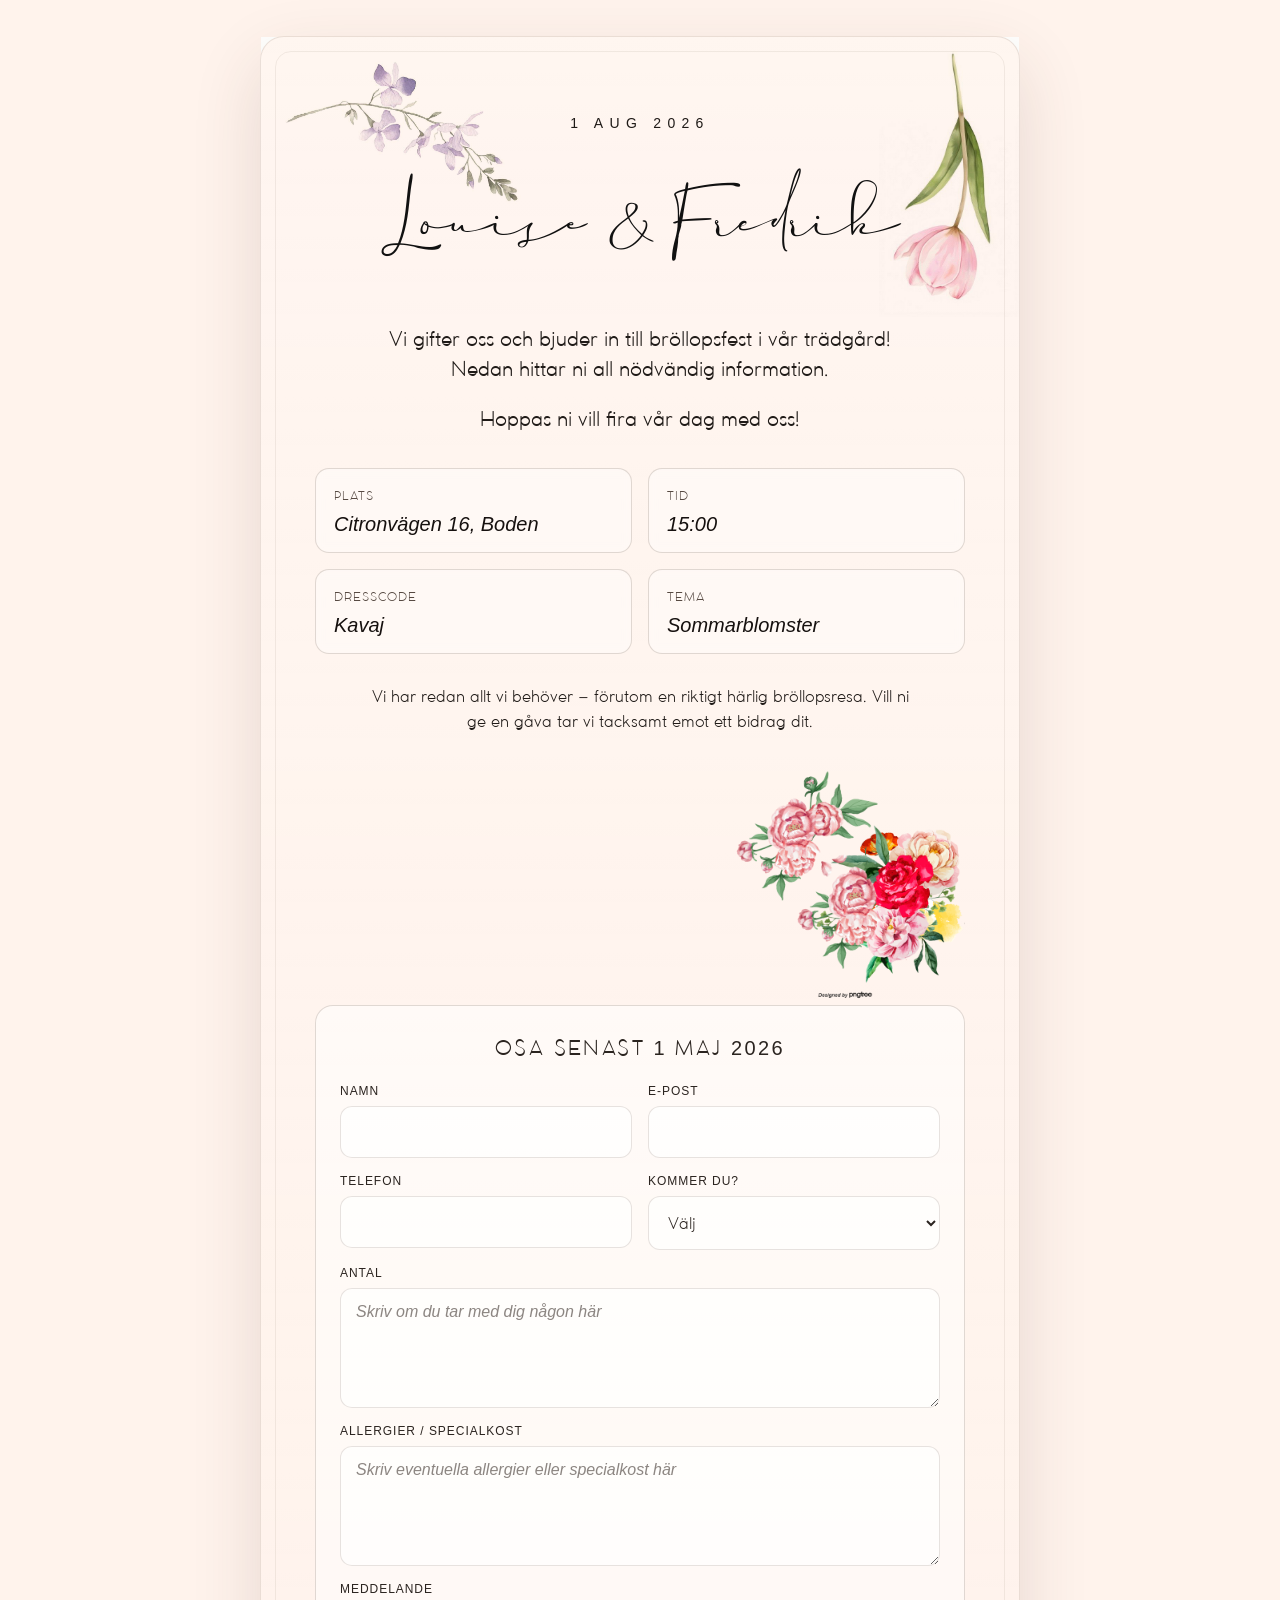
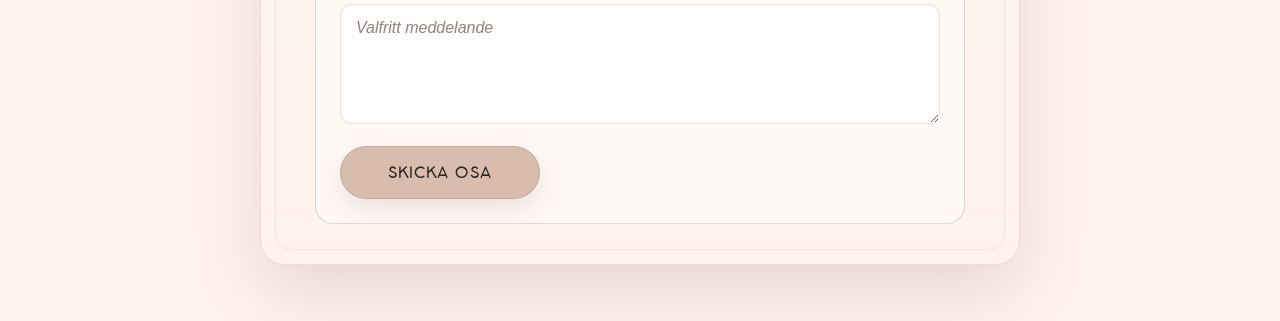
==== index.html @ dee49250 "uppdatering" ====
<!doctype html>
<html lang="sv">
  <head>
    <meta charset="UTF-8" />
    <meta name="viewport" content="width=device-width, initial-scale=1.0" />
    <title>Bröllopsfest | Krekula-Grape</title>
    <meta
      name="description"
      content="Välkommen till bröllopsfest för Fredrik och Louise den 1 augusti 2026."
    />
    <link rel="stylesheet" href="style.css" />
  </head>
  <body>
    <div class="page-shell">
      <main class="page">
        <section class="invite-card">
          
          <!-- FIX: inga crop -->
          <img class="corner-flower corner-flower-left" src="./flowers1.jpg" alt="" />
          <img class="corner-flower corner-flower-right" src="./flowers2.jpg" alt="" />

          <div class="content">
            <p class="hero-date">1 AUG 2026</p>

            <h1 class="hero-script">
              <span>Louise &amp; Fredrik</span>
            </h1>

            <section class="welcome-section">
              <p class="welcome-text">
                Vi gifter oss och bjuder in till bröllopsfest i vår trädgård! 
                Nedan hittar ni all nödvändig information.
              </p>

              <p class="welcome-text welcome-text-secondary">
                Hoppas ni vill fira vår dag med oss!
              </p>
            </section>

            <section class="info-grid">
              <div class="info-box">
                <span>Plats</span>
                <p>Citronvägen 16, Boden</p>
              </div>

              <div class="info-box">
                <span>Tid</span>
                <p>15:00</p>
              </div>

              <div class="info-box">
                <span>Dresscode</span>
                <p>Kavaj</p>
              </div>

              <div class="info-box">
                <span>Tema</span>
                <p>Sommarblomster</p>
              </div>
            </section>

            <!-- NY TEXT -->
            <p class="gift-text">
              Vi har redan allt vi behöver – förutom en riktigt härlig bröllopsresa.  
              Vill ni ge en gåva tar vi tacksamt emot ett bidrag dit.
            </p>

            <!-- BLOMMOR DIREKT MOT RSVP -->
            <div class="bottom-flowers">
              <img class="bottom-flower-left" src="./flowers3.png" alt="" />
              <img class="bottom-flower-right" src="./flowers4.png" alt="" />
            </div>

            <section class="rsvp-section">
              <p class="rsvp-text">
                OSA senast <span class="plain-font">1</span> maj <span class="plain-font">2026</span>
              </p>

              <form
                class="rsvp-form"
                action="https://formsubmit.co/louise.grape@gmail.com"
                method="POST"
              >
                <input type="hidden" name="_captcha" value="false" />

                <div class="form-grid">
                  <div class="form-field">
                    <label>Namn</label>
                    <input type="text" required />
                  </div>

                  <div class="form-field">
                    <label>E-post</label>
                    <input type="email" required />
                  </div>

                  <div class="form-field">
                    <label>Telefon</label>
                    <input type="tel" />
                  </div>

                  <div class="form-field">
                    <label>Kommer du?</label>
                    <select required>
                      <option value="">Välj</option>
                      <option>Ja, klart jag kommer!</option>
                      <option>Nej, tyvärr inte.</option>
                    </select>
                  </div>
                  <div class="form-field form-field-wide">
                  <label for="guests">Antal</label>
                  <textarea
                    id="guests"
                    name="antal"
                    rows="3"
                    placeholder="Skriv om du tar med dig någon här"
                  ></textarea>
                </div>

                <div class="form-field form-field-wide">
                  <label for="allergies">Allergier / specialkost</label>
                  <textarea
                    id="allergies"
                    name="allergier"
                    rows="3"
                    placeholder="Skriv eventuella allergier eller specialkost här"
                  ></textarea>
                </div>

                <div class="form-field form-field-wide">
                  <label for="message">Meddelande</label>
                  <textarea
                    id="message"
                    name="meddelande"
                    rows="3"
                    placeholder="Valfritt meddelande"
                  ></textarea>
                </div>
                </div>

                <button type="submit" class="rsvp-button">Skicka OSA</button>
              </form>
              <!-- NY STOR BILD -->
            
            </section>
            <img class="bottom-full-image" src="./flowers5.png" alt="" />
            

          </div>
        </section>
      </main>
    </div>
  </body>
</html>
---- style.css ----
@font-face {
  font-family: "Hello Paris Script";
  src: url("./fonts/hello-paris-script.woff2") format("woff2");
  font-weight: normal;
  font-style: normal;
  font-display: swap;
}

@font-face {
  font-family: "Cocomat Pro";
  src: url("./fonts/cocomat-light.ttf") format("truetype");
  font-weight: normal;
  font-style: normal;
  font-display: swap;
}

:root {
  --page-bg: #fff3ec;
  --page-bg-2: #fff3ec;
  --card-bg: #fff3ec;
  --card-bg-soft: #fff3ec;
  --line: rgba(84, 61, 45, 0.12);
  --line-strong: rgba(84, 61, 45, 0.18);
  --text: #1f1a17;
  --muted: #2e2622;
  --label: #574a42;
  --accent: #8c6b61;
  --shadow: 0 26px 70px rgba(77, 53, 41, 0.14);
  --input-bg: rgba(255, 255, 255, 0.68);
}

* {
  box-sizing: border-box;
}

html,
body {
  margin: 0;
  padding: 0;
}

html {
  background: linear-gradient(180deg, var(--page-bg) 0%, var(--page-bg-2) 100%);
}

body {
  min-height: 100vh;
  color: var(--text);
  font-family: "Cocomat Pro", "Trebuchet MS", "Helvetica Neue", Arial, sans-serif;
  background: #fff3ec
    radial-gradient(circle at top left, rgba(255, 255, 255, 0.6), transparent 34%),
    radial-gradient(circle at bottom right, rgba(233, 200, 185, 0.22), transparent 30%),
    linear-gradient(180deg, var(--page-bg) 0%, var(--page-bg-2) 100%);
}

img {
  max-width: 100%;
  display: block;
}

a {
  color: inherit;
}

.page-shell {
  position: relative;
  min-height: 100vh;
  overflow: hidden;
}

.outer-flower {
  position: fixed;
  width: 260px;
  height: 260px;
  border-radius: 999px;
  filter: blur(40px);
  opacity: 0.14;
  pointer-events: none;
  z-index: 0;
}

.outer-flower-1 {
  top: -60px;
  left: -40px;
  background: #d5c0b4;
}

.outer-flower-2 {
  right: -40px;
  bottom: 40px;
  background: #dfcdbd;
}

.page {
  position: relative;
  z-index: 2;
  width: min(1100px, calc(100% - 32px));
  margin: 0 auto;
  padding: 36px 0 56px;
}

.invite-card {
  position: relative;
  overflow: visible;
  width: 100%;
  max-width: 760px;
  margin: 0 auto;
  padding: 48px 54px 40px;
  border-radius: 24px;
  border: 1px solid var(--line);
  background:
    linear-gradient(180deg, rgba(255, 255, 255, 0.22), rgba(255, 255, 255, 0)),
    var(--card-bg);
  box-shadow: var(--shadow);
}

.invite-card::before {
  content: "";
  position: absolute;
  inset: 14px;
  border: 1px solid rgba(84, 61, 45, 0.08);
  border-radius: 16px;
  pointer-events: none;
}

.content {
  position: relative;
  z-index: 2;
}

.corner-flower {
  position: absolute;
  z-index: 1;
  object-fit: contain; /* viktig */
  mix-blend-mode: multiply;
  opacity: 0.95;
}

.corner-flower-left {
  top: 0;
  left: 0;
  width: 280px;
}

.corner-flower-right {
  top: 0;
  right: 0;
  width: 140px;
}

.hero-date {
  margin: 30px;
  text-align: center;
  font-size: 14px;
  letter-spacing: 0.45em;
  text-transform: uppercase;
  color: var(--text);
  font-family: "Century Gothic", "Trebuchet MS", Arial, sans-serif;
}

.hero-script {
  margin: 18px 0 0;
  text-align: center;
  font-family: "Hello Paris Script", cursive;
  font-weight: normal;
  color: #111;
  line-height: 0.95;
}

.hero-script span {
  display: block;
}

.hero-script span:first-child {
  font-size: clamp(64px, 9vw, 142px);
}

.hero-script span:last-child {
  margin-top: 4px;
  font-size: clamp(90px, 12vw, 142px);
}

.welcome-section {
  max-width: 560px;
  margin: 28px auto 0;
  text-align: center;
}

.welcome-text {
  margin: 0;
  font-size: clamp(18px, 2vw, 20px);
  line-height: 1.5;
  color: var(--text);
}

.welcome-text a {
  text-decoration-thickness: 1px;
  text-underline-offset: 3px;
}

.welcome-text-secondary {
  margin-top: 20px;
}

.info-grid {
  position: relative;
  z-index: 3;
  margin-top: 34px;
  display: grid;
  grid-template-columns: repeat(2, minmax(0, 1fr));
  gap: 16px;
}

.info-box {
  padding: 18px 18px 16px;
  border-radius: 14px;
  border: 1px solid var(--line-strong);
  background: rgba(255, 255, 255, 0.4);
  backdrop-filter: blur(4px);
  text-align: left;
}

.info-box span {
  display: block;
  margin-bottom: 8px;
  font-size: 12px;
  letter-spacing: 0.08em;
  text-transform: uppercase;
  color: var(--label);
}

.info-box p {
  margin: 0;
  font-size: clamp(15px, 2.2vw, 20px);
  line-height: 1.2;
  font-style: italic;
  color: #16110f;
  font-family: "Century Gothic", "Trebuchet MS", Arial, sans-serif;
}
.gift-text {
  margin: 30px auto 10px;
  max-width: 550px;
  text-align: center;
  font-size: 16px;
  line-height: 1.6;
}

.bottom-flowers {
  position: relative;
  height: 260px;
  margin: 0;
}

.bottom-flower {
  position: absolute;
  bottom: 0;
  mix-blend-mode: darken;
  opacity: 1;
  pointer-events: none;
}

.bottom-flower-left {
  position: absolute;
  left: 0;
  bottom: 0;
  width: 220px;
  object-fit: contain;
}

.bottom-flower-right {
  position: absolute;
  right: 0;
  bottom: 0;
  width: 240px;
  object-fit: contain;
}

.rsvp-section {
  position: relative; /* viktigt */
  z-index: 2;
  padding: 28px 24px 24px;
  border-radius: 18px;
  border: 1px solid var(--line-strong);
  background: rgba(255, 255, 255, 0.5);
  overflow: hidden; /* klipper snyggt */
}

.rsvp-text {
  margin: 0 0 22px;
  text-align: center;
  font-size: 20px;
  letter-spacing: 0.12em;
  text-transform: uppercase;
  color: #6d5147;
}

.form-grid {
  display: grid;
  grid-template-columns: repeat(2, minmax(0, 1fr));
  gap: 16px;
}

.form-field {
  display: flex;
  flex-direction: column;
}

.form-field-wide {
  grid-column: 1 / -1;
}

.form-field label {
  margin-bottom: 8px;
  font-size: 12px;
  letter-spacing: 0.08em;
  text-transform: uppercase;
  color: var(--label);
  font-family: "Century Gothic", "Trebuchet MS", Arial, sans-serif;
}

.form-field input,
.form-field select,
.form-field textarea {
  font-family: "Century Gothic", "Trebuchet MS", Arial, sans-serif;
  font-style: italic;
  font-size: 17px;
  width: 100%;
  padding: 14px 15px;
  border: 1px solid rgba(84, 61, 45, 0.14);
  border-radius: 12px;
  background: var(--input-bg);
  color: var(--text);
  outline: none;
  font: inherit;
  transition: border-color 0.2s ease, box-shadow 0.2s ease, background 0.2s ease;
}

.form-field input::placeholder,
.form-field textarea::placeholder {
  font-family: "Century Gothic", "Trebuchet MS", Arial, sans-serif;
  font-style: italic;
  color: rgba(45, 35, 30, 0.55);
  font-size: 16px;
}

.form-field input:focus,
.form-field select:focus,
.form-field textarea:focus {
  border-color: rgba(140, 107, 97, 0.35);
  box-shadow: 0 0 0 4px rgba(140, 107, 97, 0.08);
  background: rgba(255, 255, 255, 0.85);
}

.form-field textarea {
  resize: vertical;
  min-height: 120px;
}

.rsvp-button {
  display: inline-flex;
  align-items: center;
  justify-content: center;
  margin-top: 22px;
  padding: 15px 24px;
  min-width: 200px;
  border: 1px solid rgba(84, 61, 45, 0.12);
  border-radius: 999px;
  background: #d8bdae;
  color: #241b17;
  font: inherit;
  font-size: 15px;
  font-weight: 600;
  letter-spacing: 0.08em;
  text-transform: uppercase;
  cursor: pointer;
  transition: transform 0.15s ease, box-shadow 0.15s ease, filter 0.15s ease;
  box-shadow: 0 10px 24px rgba(90, 62, 50, 0.12);
}

.rsvp-button:hover {
  transform: translateY(-1px);
  box-shadow: 0 14px 28px rgba(90, 62, 50, 0.16);
  filter: brightness(1.02);
}

.hidden-honey {
  position: absolute !important;
  left: -9999px !important;
  opacity: 0 !important;
  pointer-events: none !important;
}

.thankyou-card {
  min-height: 70vh;
  display: flex;
  align-items: center;
  justify-content: center;
}

.thankyou-inner {
  text-align: center;
  max-width: 520px;
  margin: 0 auto;
}

.thankyou-title {
  margin: 0;
  font-family: "Hello Paris Script", cursive;
  font-size: clamp(64px, 10vw, 110px);
  font-weight: normal;
  line-height: 0.95;
}

.thankyou-text {
  margin: 24px 0 0;
  font-size: clamp(22px, 2.4vw, 28px);
  line-height: 1.5;
}

.back-link {
  display: inline-block;
  margin-top: 24px;
  font-size: 15px;
  letter-spacing: 0.08em;
  text-transform: uppercase;
  text-decoration: none;
  border-bottom: 1px solid rgba(31, 26, 23, 0.4);
  padding-bottom: 4px;
}
.bottom-full-image {
  position: absolute;
  bottom: -120px;
  left: 0;
  width: 100%;
  transform: scaleX(1.15); /* trycker ut den åt sidorna */
  transform-origin: center;
  z-index: 1;
  opacity: 0.8;
  pointer-events: none;
}

@media (max-width: 820px) {
  .invite-card {
    padding: 38px 26px 30px;
  }

  .corner-flower-left {
    width: 120px;
    height: 150px;
  }

  .corner-flower-right {
    width: 100px;
    height: 90px;
  }

  .bottom-flowers {
    height: 240px;
  }

    .bottom-flower-left {
    position: absolute;
    left: 0;
    bottom: 0;
    width: 260px;
  }


  .bottom-flower-right {
    position: absolute;
    right: 0;
    bottom: 0;
    width: 230px;
  }
}

@media (max-width: 640px) {
  .page {
    width: min(100% - 18px, 1100px);
    padding: 16px 0 28px;
  }

  .invite-card {
    padding: 28px 16px 22px;
    border-radius: 18px;
  }

  .invite-card::before {
    inset: 10px;
    border-radius: 12px;
  }

  .hero-date {
    font-size: 12px;
    letter-spacing: 0.3em;
  }

  .hero-script span:first-child {
    font-size: clamp(44px, 12vw, 60px);
  }

  .hero-script span:last-child {
    font-size: clamp(58px, 15vw, 78px);
  }

  .welcome-section {
    margin-top: 20px;
  }

  .welcome-text {
    font-size: 10px;
    line-height: 1.55;
  }

  .info-grid,
  .form-grid {
    grid-template-columns: 1fr;
  }

  .info-box p {
    font-size: 28px;
  }

  .bottom-flowers {
    height: 180px;
    margin-top: 4px;
  }

  .bottom-flower-left {
    left: 0;
    width: 130px;
    height: 165px;
  }

  .bottom-flower-right {
    right: 0;
    width: 96px;
    height: 104px;
  }

  .corner-flower-left {
    width: 88px;
    height: 110px;
  }

  .corner-flower-right {
    width: 96px;
    height: 86px;
  }

  .rsvp-section {
    padding: 22px 14px 18px;
    border-radius: 14px;
  }

  .form-field-wide {
    grid-column: auto;
  }

  .rsvp-button {
    width: 100%;
  }

}
  .rsvp-text,
.form-field label,
.form-field input,
.form-field select,
.form-field textarea,
.rsvp-button {
  color: #2b2420;
}
.plain-font {
  font-family: Arial, sans-serif;
  color: #2b2420;
}
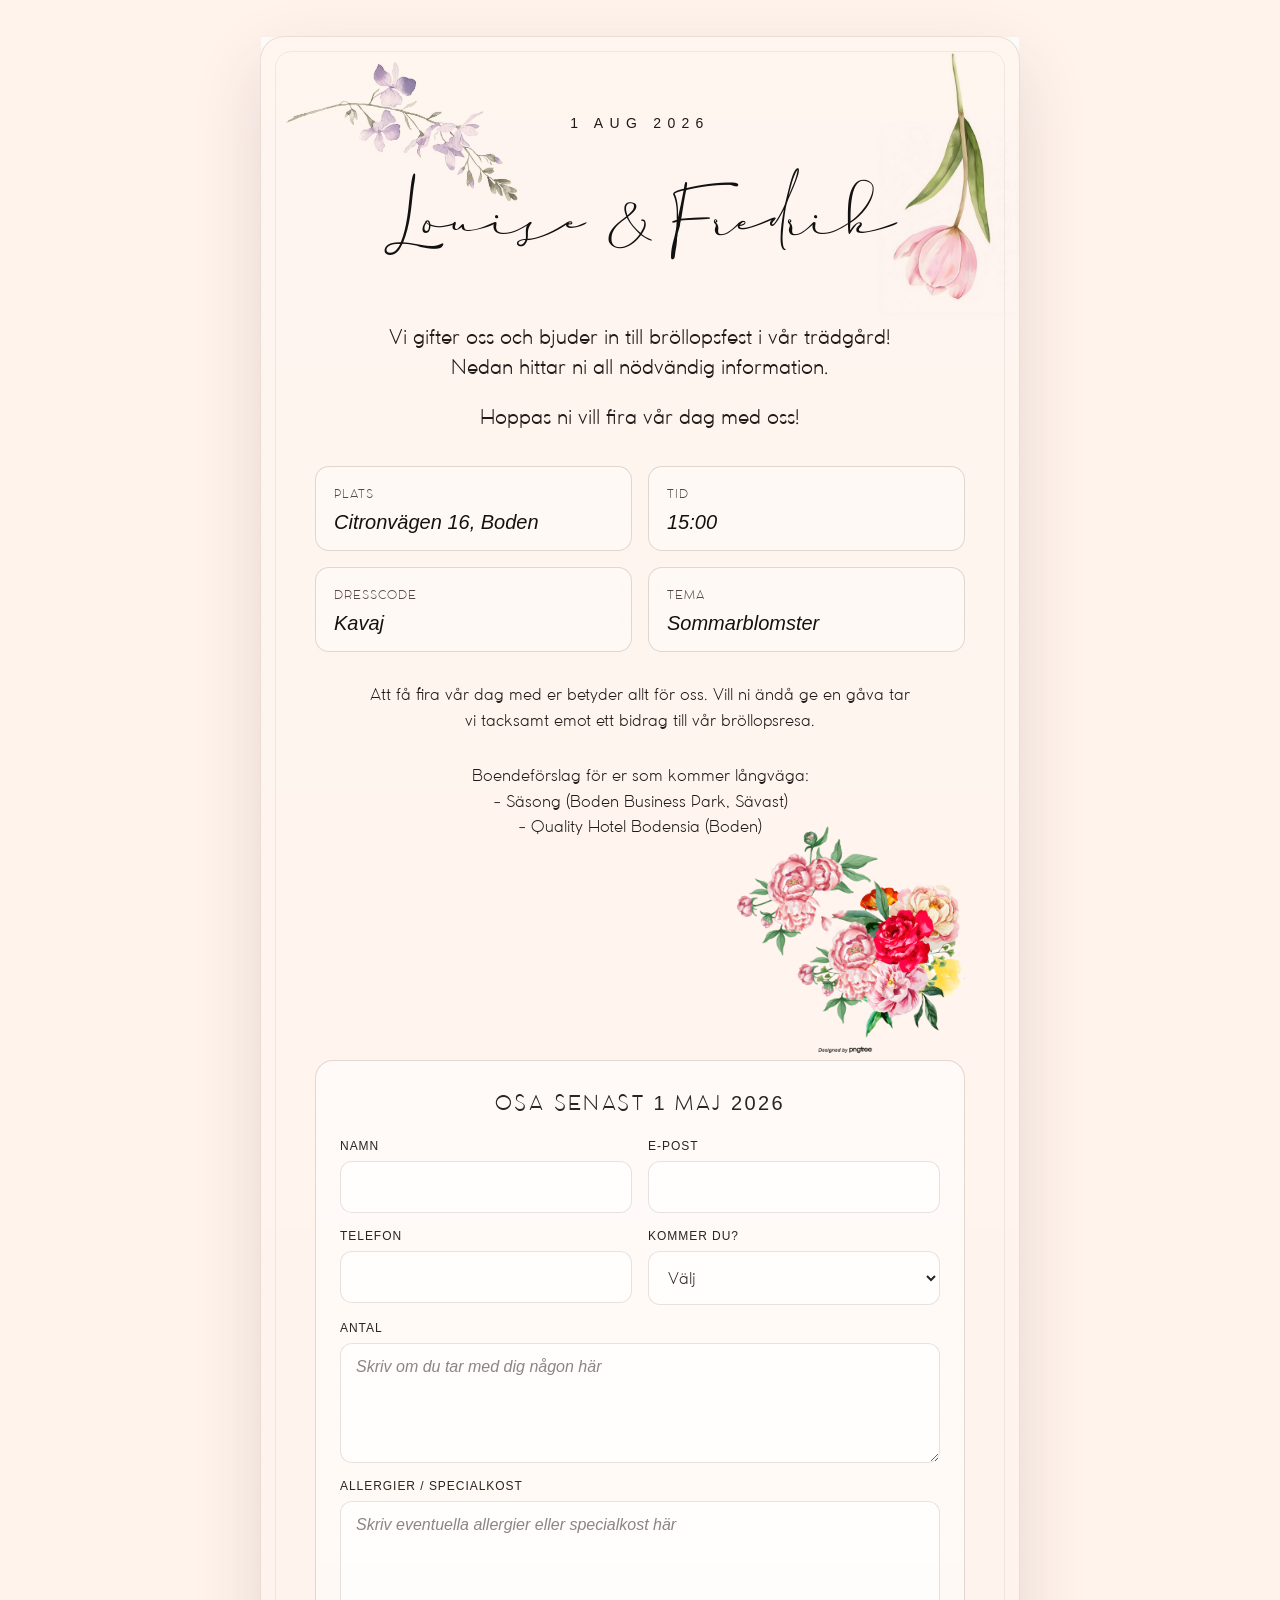
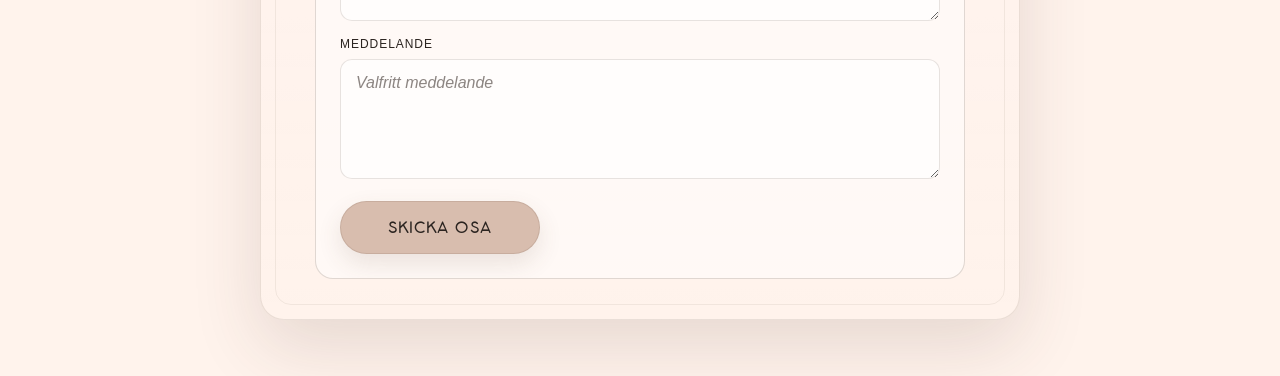
==== commit 8aea6569: "uppdatering slutlig" ====
--- a/index.html
+++ b/index.html
@@ -61,10 +61,13 @@
 
             <!-- NY TEXT -->
             <p class="gift-text">
-              Vi har redan allt vi behöver – förutom en riktigt härlig bröllopsresa.  
-              Vill ni ge en gåva tar vi tacksamt emot ett bidrag dit.
+              Att få fira vår dag med er betyder allt för oss. Vill ni ändå ge en gåva tar vi tacksamt emot ett bidrag till vår bröllopsresa.
             </p>
-
+            <p class="boende-text">
+              Boendeförslag för er som kommer långväga: <br>
+              - Säsong (Boden Business Park, Sävast) <br>
+              - Quality Hotel Bodensia (Boden)
+            </p>
             <!-- BLOMMOR DIREKT MOT RSVP -->
             <div class="bottom-flowers">
               <img class="bottom-flower-left" src="./flowers3.png" alt="" />
--- a/style.css
+++ b/style.css
@@ -168,17 +168,10 @@
 }
 
 .hero-script span {
-  display: block;
-}
-
-.hero-script span:first-child {
-  font-size: clamp(64px, 9vw, 142px);
-}
-
-.hero-script span:last-child {
-  margin-top: 4px;
-  font-size: clamp(90px, 12vw, 142px);
-}
+  display: block; 
+  font-size: 140px
+}
+
 
 .welcome-section {
   max-width: 560px;
@@ -239,6 +232,14 @@
 }
 .gift-text {
   margin: 30px auto 10px;
+  max-width: 550px;
+  text-align: center;
+  font-size: 16px;
+  line-height: 1.6;
+}
+.boende-text {
+  margin: 30px auto 10px;
+  margin-bottom: -40px;
   max-width: 550px;
   text-align: center;
   font-size: 16px;
@@ -443,15 +444,18 @@
   .invite-card {
     padding: 38px 26px 30px;
   }
+.hero-script span {
+  font-size: 140px
+}
 
   .corner-flower-left {
-    width: 120px;
-    height: 150px;
+    width: 220px;
+    height: 130px;
   }
 
   .corner-flower-right {
     width: 100px;
-    height: 90px;
+    height: 200px;
   }
 
   .bottom-flowers {
@@ -462,7 +466,7 @@
     position: absolute;
     left: 0;
     bottom: 0;
-    width: 260px;
+    width: 180px;
   }
 
 
@@ -470,7 +474,7 @@
     position: absolute;
     right: 0;
     bottom: 0;
-    width: 230px;
+    width: 180px;
   }
 }
 
@@ -481,7 +485,7 @@
   }
 
   .invite-card {
-    padding: 28px 16px 22px;
+    padding: 28px 50px 22px;
     border-radius: 18px;
   }
 
@@ -495,20 +499,16 @@
     letter-spacing: 0.3em;
   }
 
-  .hero-script span:first-child {
-    font-size: clamp(44px, 12vw, 60px);
-  }
-
-  .hero-script span:last-child {
-    font-size: clamp(58px, 15vw, 78px);
-  }
+.hero-script span {
+  font-size: 120px
+}
 
   .welcome-section {
     margin-top: 20px;
   }
 
   .welcome-text {
-    font-size: 10px;
+    font-size: 18px;
     line-height: 1.55;
   }
 
@@ -518,35 +518,39 @@
   }
 
   .info-box p {
-    font-size: 28px;
+    font-size: 16px;
   }
 
   .bottom-flowers {
     height: 180px;
     margin-top: 4px;
   }
-
+.boende-text {
+  margin-bottom: -80px;
+}
   .bottom-flower-left {
-    left: 0;
-    width: 130px;
-    height: 165px;
+    left: 10px;
+    width: 160px;
+    height: 95px;
   }
 
   .bottom-flower-right {
-    right: 0;
-    width: 96px;
-    height: 104px;
+    right: 50px;
+    width: 110px;
+    height: 120px;
   }
 
   .corner-flower-left {
-    width: 88px;
-    height: 110px;
-  }
-
-  .corner-flower-right {
-    width: 96px;
-    height: 86px;
-  }
+    width: 200px;
+    height: 130px;
+  }
+
+ .corner-flower-right {
+  position: absolute;
+  top: -15px;
+  right: 0;
+  width: 70px;
+}
 
   .rsvp-section {
     padding: 22px 14px 18px;
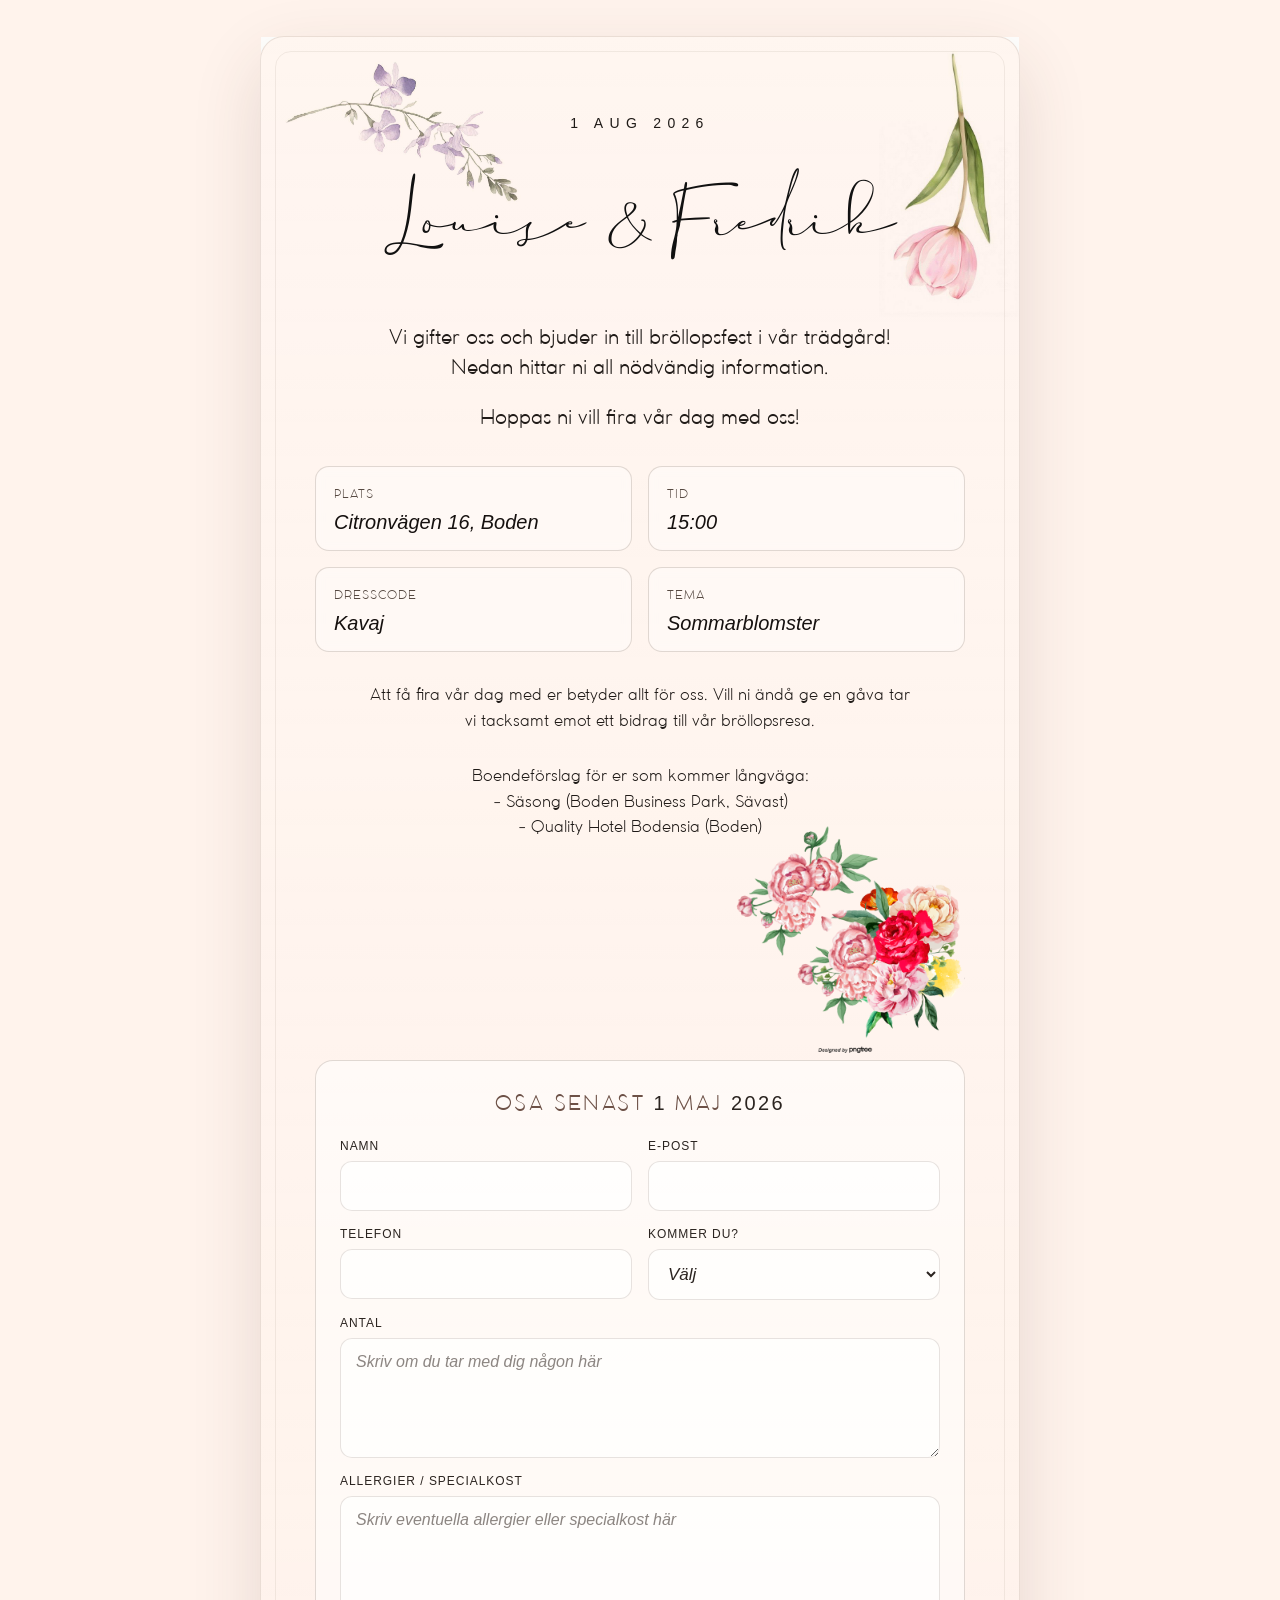
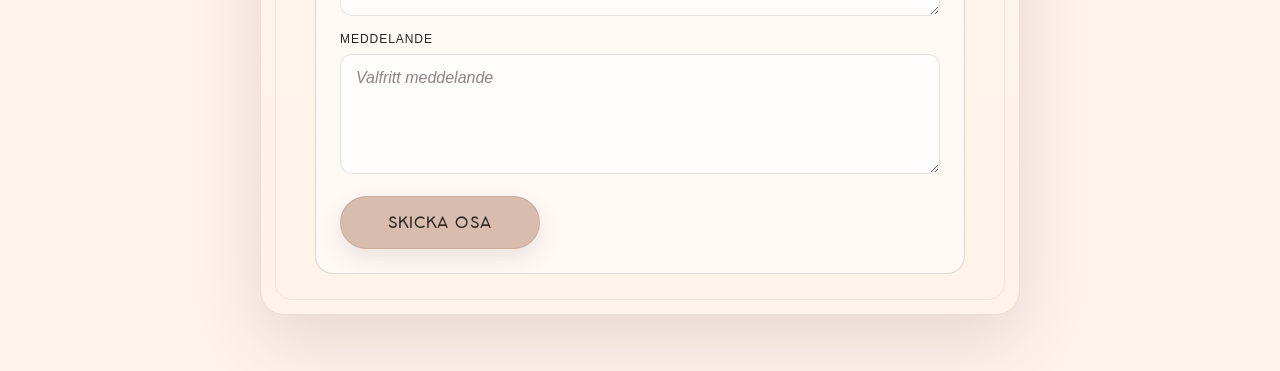
==== commit 1f07416f: "uppdatera font och mail" ====
--- a/index.html
+++ b/index.html
@@ -80,37 +80,39 @@
               </p>
 
               <form
-                class="rsvp-form"
-                action="https://formsubmit.co/louise.grape@gmail.com"
-                method="POST"
-              >
-                <input type="hidden" name="_captcha" value="false" />
+              class="rsvp-form"
+              action="https://formsubmit.co/louise.grape@gmail.com"
+              method="POST"
+            >
+              <input type="hidden" name="_captcha" value="false" />
+              <input type="hidden" name="_subject" value="Ny OSA till bröllopsfesten" />
 
-                <div class="form-grid">
-                  <div class="form-field">
-                    <label>Namn</label>
-                    <input type="text" required />
-                  </div>
+              <div class="form-grid">
+                <div class="form-field">
+                  <label for="name">Namn</label>
+                  <input type="text" id="name" name="namn" required />
+                </div>
 
-                  <div class="form-field">
-                    <label>E-post</label>
-                    <input type="email" required />
-                  </div>
+                <div class="form-field">
+                  <label for="email">E-post</label>
+                  <input type="email" id="email" name="epost" required />
+                </div>
 
-                  <div class="form-field">
-                    <label>Telefon</label>
-                    <input type="tel" />
-                  </div>
+                <div class="form-field">
+                  <label for="phone">Telefon</label>
+                  <input type="tel" id="phone" name="telefon" />
+                </div>
 
-                  <div class="form-field">
-                    <label>Kommer du?</label>
-                    <select required>
-                      <option value="">Välj</option>
-                      <option>Ja, klart jag kommer!</option>
-                      <option>Nej, tyvärr inte.</option>
-                    </select>
-                  </div>
-                  <div class="form-field form-field-wide">
+                <div class="form-field">
+                  <label for="attendance">Kommer du?</label>
+                  <select id="attendance" name="kommer_du" required>
+                    <option value="">Välj</option>
+                    <option value="Ja, klart jag kommer!">Ja, klart jag kommer!</option>
+                    <option value="Nej, tyvärr inte.">Nej, tyvärr inte.</option>
+                  </select>
+                </div>
+
+                <div class="form-field form-field-wide">
                   <label for="guests">Antal</label>
                   <textarea
                     id="guests"
@@ -139,10 +141,10 @@
                     placeholder="Valfritt meddelande"
                   ></textarea>
                 </div>
-                </div>
+              </div>
 
-                <button type="submit" class="rsvp-button">Skicka OSA</button>
-              </form>
+              <button type="submit" class="rsvp-button">Skicka OSA</button>
+            </form>
               <!-- NY STOR BILD -->
             
             </section>
--- a/style.css
+++ b/style.css
@@ -322,9 +322,6 @@
 .form-field input,
 .form-field select,
 .form-field textarea {
-  font-family: "Century Gothic", "Trebuchet MS", Arial, sans-serif;
-  font-style: italic;
-  font-size: 17px;
   width: 100%;
   padding: 14px 15px;
   border: 1px solid rgba(84, 61, 45, 0.14);
@@ -332,10 +329,22 @@
   background: var(--input-bg);
   color: var(--text);
   outline: none;
-  font: inherit;
   transition: border-color 0.2s ease, box-shadow 0.2s ease, background 0.2s ease;
 }
 
+.form-field input,
+.form-field textarea {
+  font-family: "Trebuchet MS", "Helvetica Neue", Arial, sans-serif;
+  font-style: normal;
+  font-weight: 400;
+  font-size: 17px;
+}
+
+.form-field select {
+  font-family: "Century Gothic", "Trebuchet MS", Arial, sans-serif;
+  font-style: italic;
+  font-size: 17px;
+}
 .form-field input::placeholder,
 .form-field textarea::placeholder {
   font-family: "Century Gothic", "Trebuchet MS", Arial, sans-serif;
@@ -440,6 +449,7 @@
   pointer-events: none;
 }
 
+
 @media (max-width: 820px) {
   .invite-card {
     padding: 38px 26px 30px;
@@ -485,7 +495,7 @@
   }
 
   .invite-card {
-    padding: 28px 50px 22px;
+    padding: 15px 30px 22px;
     border-radius: 18px;
   }
 
@@ -500,7 +510,8 @@
   }
 
 .hero-script span {
-  font-size: 120px
+  font-size: 80px;
+  margin-top: 60px;
 }
 
   .welcome-section {
@@ -525,33 +536,42 @@
     height: 180px;
     margin-top: 4px;
   }
+  .gift-text {
+  margin-left: -20px;
+  margin-right: -20px;
+}
 .boende-text {
   margin-bottom: -80px;
+  margin-left: -20px;
+  margin-right: -20px;
 }
   .bottom-flower-left {
-    left: 10px;
-    width: 160px;
-    height: 95px;
+    left: 30px;
+    width: 120px;
+    height: 80px;
   }
 
   .bottom-flower-right {
-    right: 50px;
+    right: 30px;
     width: 110px;
-    height: 120px;
+    height: 100px;
   }
 
   .corner-flower-left {
-    width: 200px;
+    width: 150px;
     height: 130px;
+    left: -10px;
   }
 
  .corner-flower-right {
   position: absolute;
-  top: -15px;
+  top: -40px;
   right: 0;
   width: 70px;
 }
-
+ .rsvp-text {
+  font-size: 18px;
+ }
   .rsvp-section {
     padding: 22px 14px 18px;
     border-radius: 14px;
@@ -564,9 +584,14 @@
   .rsvp-button {
     width: 100%;
   }
-
-}
-  .rsvp-text,
+  .bottom-full-image {
+    height: 200px;
+    width: 400px;
+    bottom: -20px;
+  }
+
+}
+
 .form-field label,
 .form-field input,
 .form-field select,
@@ -577,4 +602,4 @@
 .plain-font {
   font-family: Arial, sans-serif;
   color: #2b2420;
-}+}
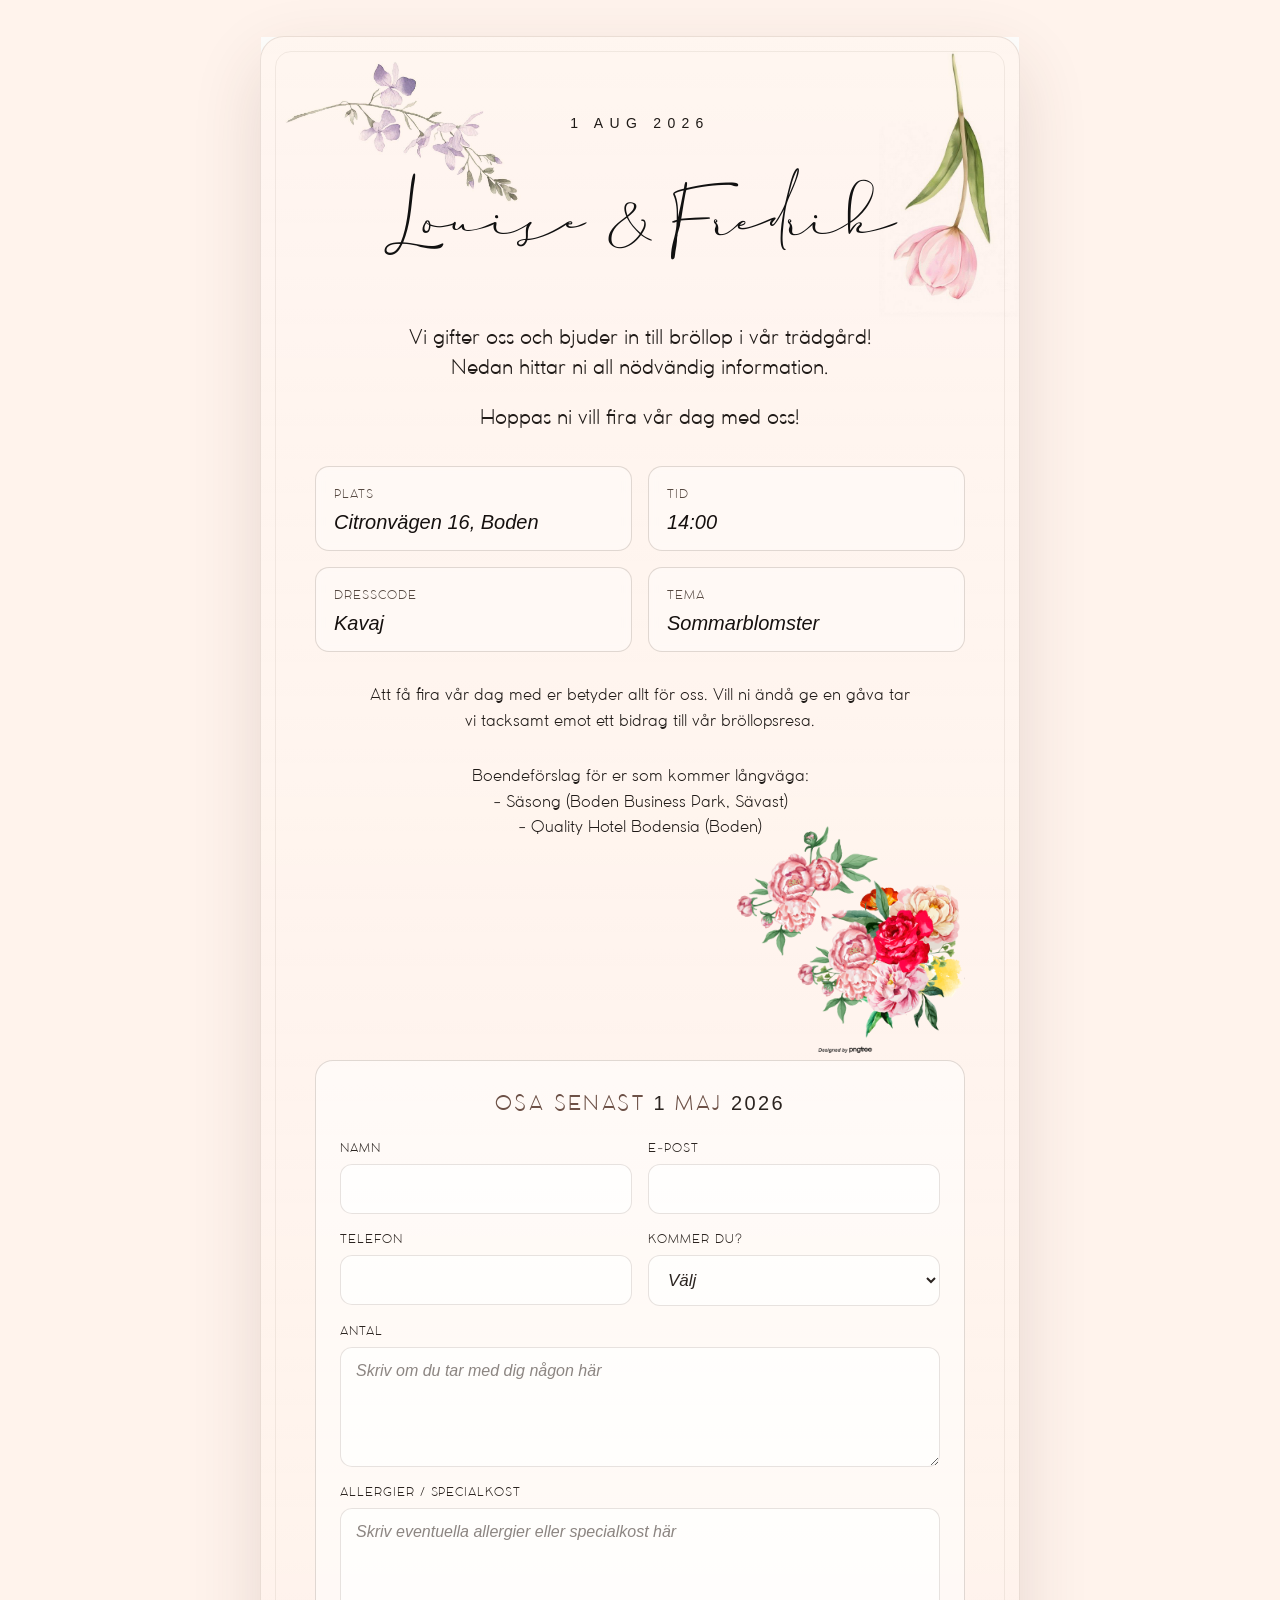
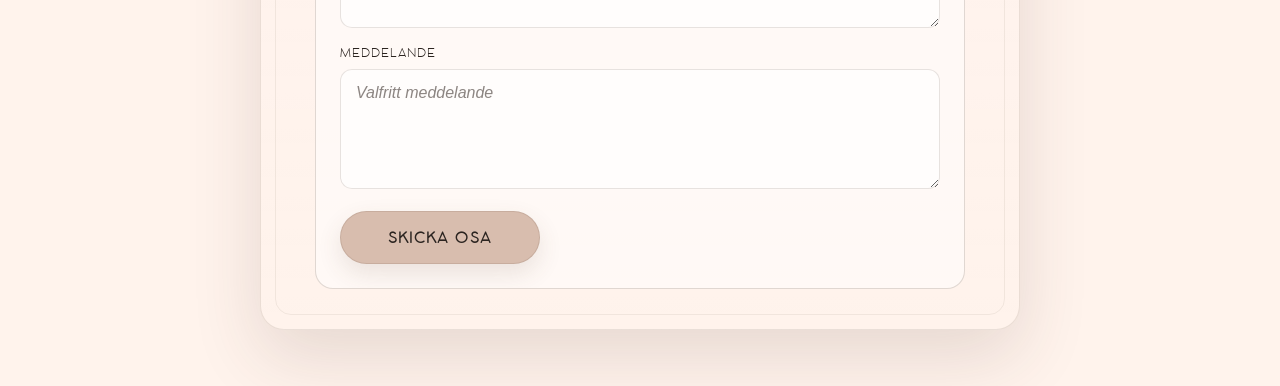
==== commit df36f437: "ändra till bröllop och 14" ====
--- a/index.html
+++ b/index.html
@@ -28,7 +28,7 @@
 
             <section class="welcome-section">
               <p class="welcome-text">
-                Vi gifter oss och bjuder in till bröllopsfest i vår trädgård! 
+                Vi gifter oss och bjuder in till bröllop i vår trädgård! <br>
                 Nedan hittar ni all nödvändig information.
               </p>
 
@@ -45,7 +45,7 @@
 
               <div class="info-box">
                 <span>Tid</span>
-                <p>15:00</p>
+                <p>14:00</p>
               </div>
 
               <div class="info-box">
--- a/style.css
+++ b/style.css
@@ -316,7 +316,7 @@
   letter-spacing: 0.08em;
   text-transform: uppercase;
   color: var(--label);
-  font-family: "Century Gothic", "Trebuchet MS", Arial, sans-serif;
+  font-family: "Cocomat Pro", "Trebuchet MS", "Helvetica Neue", Arial, sans-serif;
 }
 
 .form-field input,
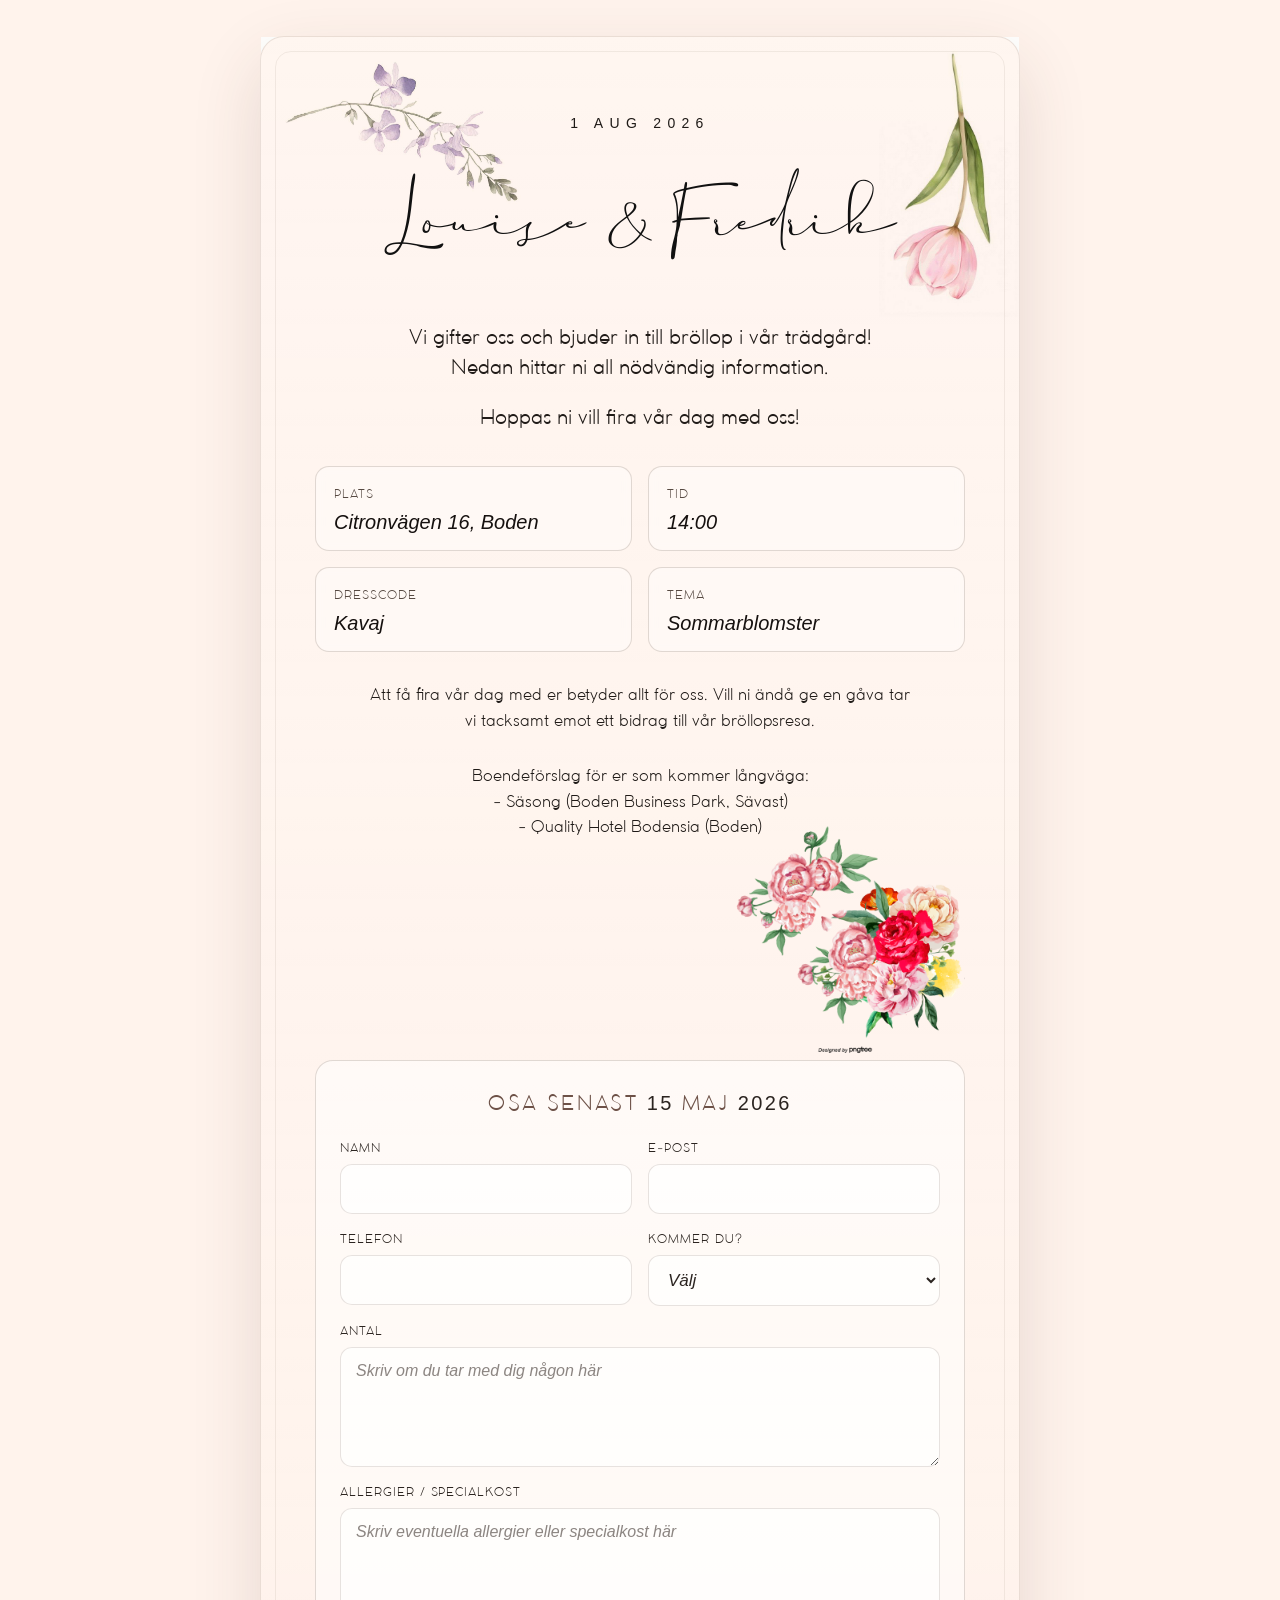
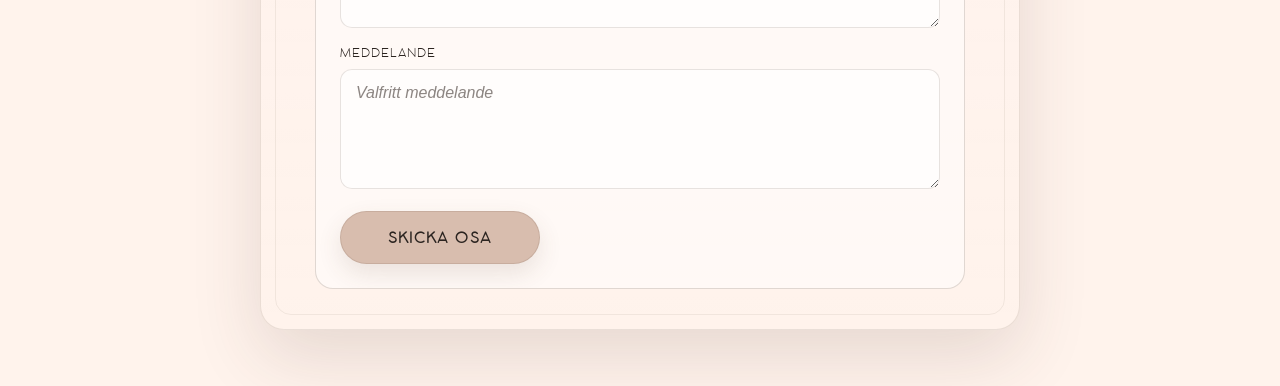
==== commit f72fc31a: "change osa" ====
--- a/index.html
+++ b/index.html
@@ -76,7 +76,7 @@
 
             <section class="rsvp-section">
               <p class="rsvp-text">
-                OSA senast <span class="plain-font">1</span> maj <span class="plain-font">2026</span>
+                OSA senast <span class="plain-font">15</span> maj <span class="plain-font">2026</span>
               </p>
 
               <form
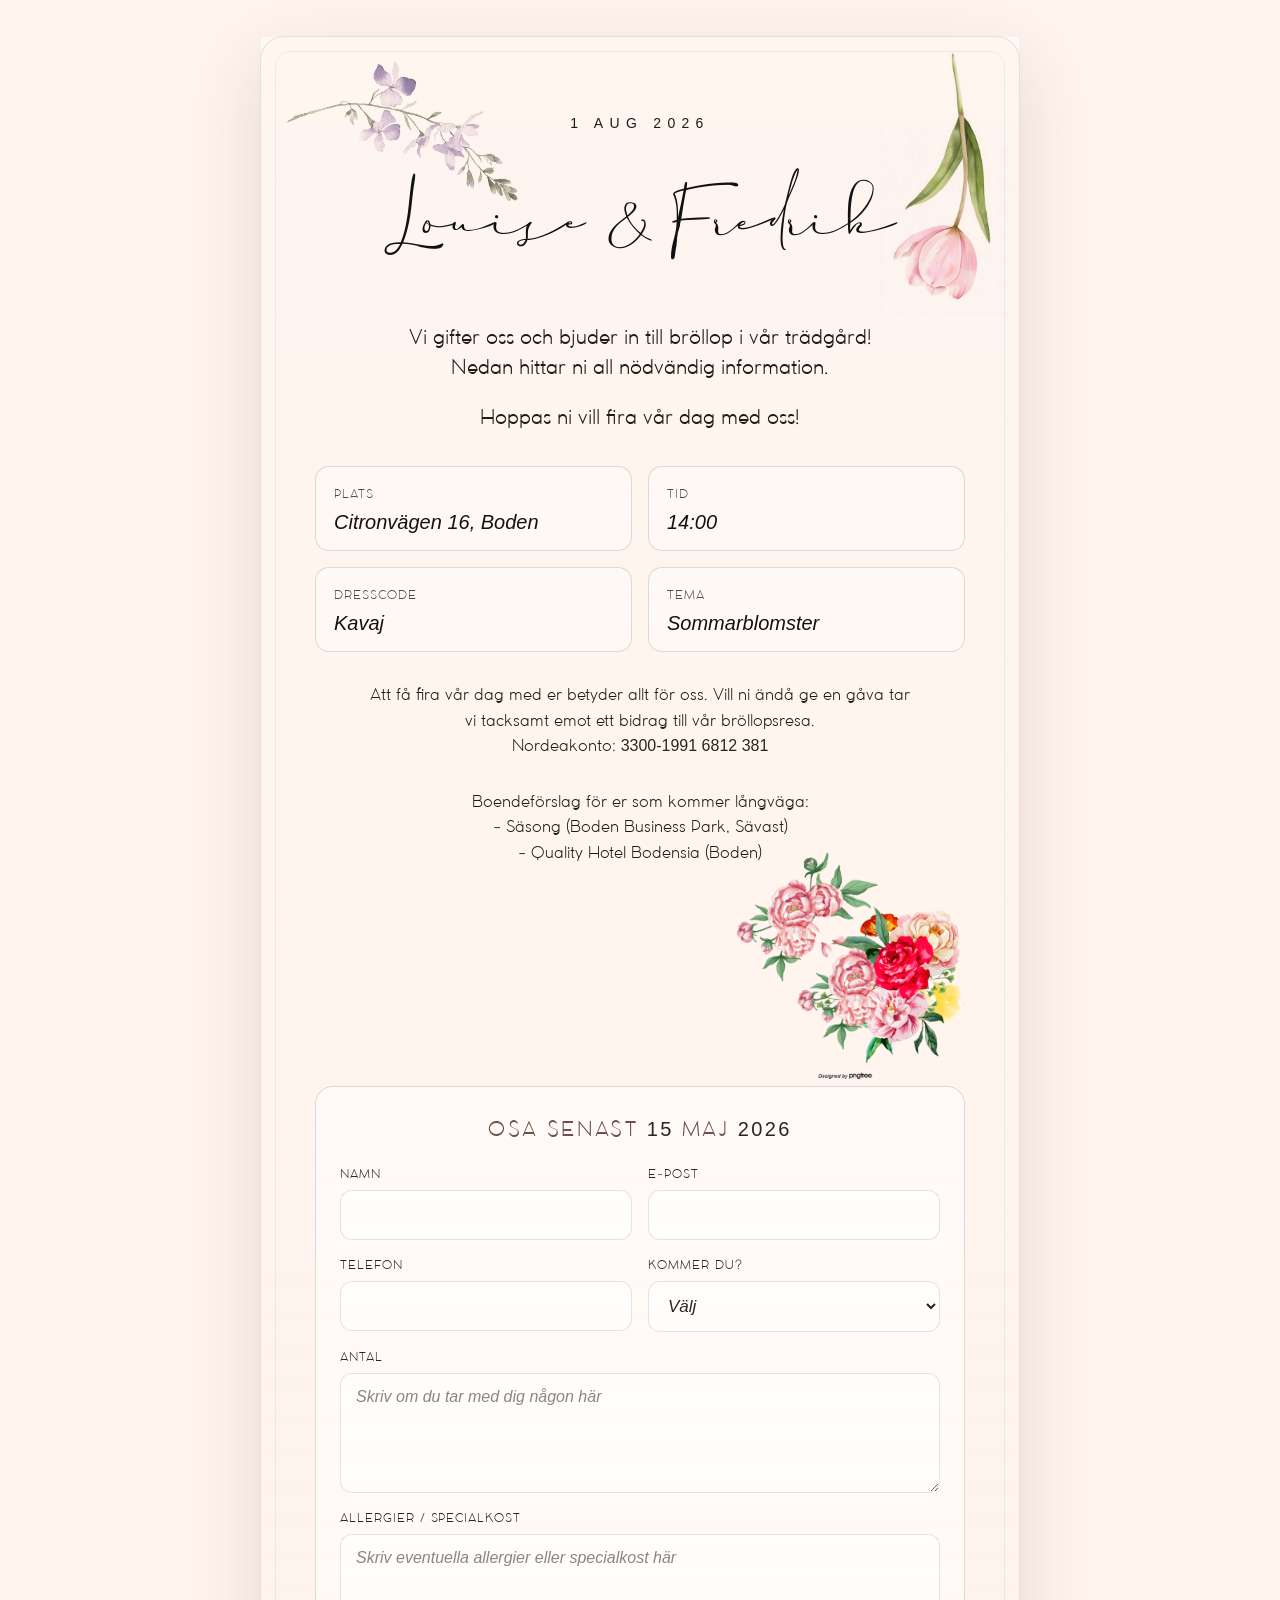
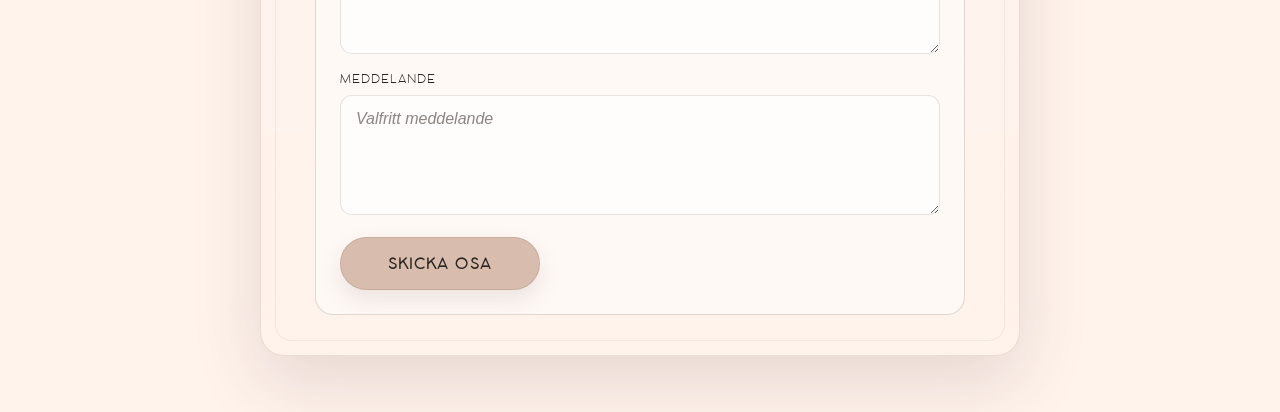
==== commit e6a32f81: "norderakonto" ====
--- a/index.html
+++ b/index.html
@@ -61,7 +61,7 @@
 
             <!-- NY TEXT -->
             <p class="gift-text">
-              Att få fira vår dag med er betyder allt för oss. Vill ni ändå ge en gåva tar vi tacksamt emot ett bidrag till vår bröllopsresa.
+              Att få fira vår dag med er betyder allt för oss. Vill ni ändå ge en gåva tar vi tacksamt emot ett bidrag till vår bröllopsresa. <br> Nordeakonto: <span class="plain-font">3300-1991 6812 381</span>
             </p>
             <p class="boende-text">
               Boendeförslag för er som kommer långväga: <br>
